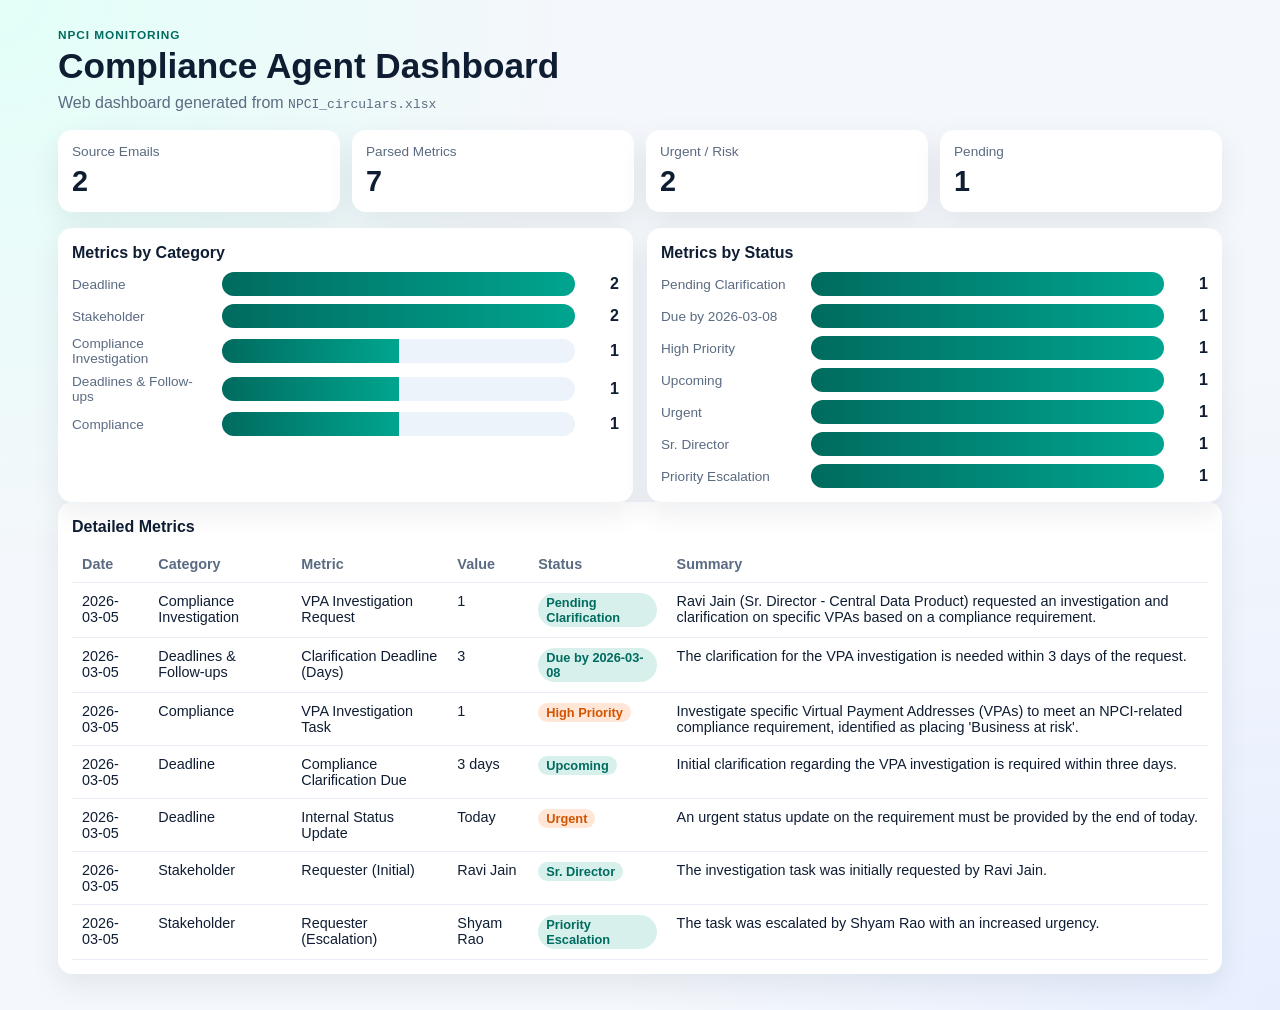
==== index.html @ 1dc26445 "Revert "Upgrade dashboard with compliance intelligence metrics and copilot" This reverts commit b971" ====
<!doctype html>
<html lang="en">
<head>
  <meta charset="UTF-8" />
  <meta name="viewport" content="width=device-width, initial-scale=1.0" />
  <title>Compliance Agent Dashboard</title>
  <link rel="stylesheet" href="./styles.css" />
</head>
<body>
  <main class="page">
    <header class="hero">
      <p class="eyebrow">NPCI Monitoring</p>
      <h1>Compliance Agent Dashboard</h1>
      <p class="sub">Web dashboard generated from <code>NPCI_circulars.xlsx</code></p>
    </header>

    <section class="kpis" id="kpis"></section>

    <section class="grid">
      <article class="panel">
        <h2>Metrics by Category</h2>
        <div id="categoryChart" class="chart"></div>
      </article>
      <article class="panel">
        <h2>Metrics by Status</h2>
        <div id="statusChart" class="chart"></div>
      </article>
    </section>

    <section class="panel">
      <h2>Detailed Metrics</h2>
      <div class="table-wrap">
        <table>
          <thead>
            <tr>
              <th>Date</th>
              <th>Category</th>
              <th>Metric</th>
              <th>Value</th>
              <th>Status</th>
              <th>Summary</th>
            </tr>
          </thead>
          <tbody id="rows"></tbody>
        </table>
      </div>
    </section>
  </main>

  <script src="./data.js"></script>
  <script src="./app.js"></script>
</body>
</html>
---- styles.css ----
:root {
  --bg: #f4f7fb;
  --panel: #ffffff;
  --ink: #0f1d33;
  --muted: #5b6b82;
  --accent: #006b5f;
  --accent-soft: #d8f0ec;
  --warn: #d35400;
  --radius: 14px;
  --shadow: 0 10px 30px rgba(15, 29, 51, 0.08);
}

* { box-sizing: border-box; }

body {
  margin: 0;
  font-family: "Avenir Next", "Segoe UI", sans-serif;
  background:
    radial-gradient(circle at 0% 0%, #e2fff8 0, transparent 35%),
    radial-gradient(circle at 100% 100%, #e7efff 0, transparent 40%),
    var(--bg);
  color: var(--ink);
}

.page {
  max-width: 1200px;
  margin: 0 auto;
  padding: 28px 18px 36px;
}

.hero h1 {
  margin: 4px 0 8px;
  font-size: clamp(1.5rem, 3vw, 2.2rem);
}

.eyebrow {
  margin: 0;
  color: var(--accent);
  font-weight: 700;
  letter-spacing: 0.08em;
  text-transform: uppercase;
  font-size: 0.74rem;
}

.sub { margin: 0; color: var(--muted); }

.kpis {
  margin-top: 18px;
  display: grid;
  grid-template-columns: repeat(auto-fit, minmax(180px, 1fr));
  gap: 12px;
}

.kpi {
  background: var(--panel);
  border-radius: var(--radius);
  padding: 14px;
  box-shadow: var(--shadow);
}

.kpi .label { color: var(--muted); font-size: 0.85rem; }
.kpi .value { font-size: 1.8rem; font-weight: 700; margin-top: 6px; }

.grid {
  margin-top: 16px;
  display: grid;
  grid-template-columns: repeat(auto-fit, minmax(320px, 1fr));
  gap: 14px;
}

.panel {
  background: var(--panel);
  border-radius: var(--radius);
  box-shadow: var(--shadow);
  padding: 14px;
}

.panel h2 {
  margin: 2px 0 10px;
  font-size: 1rem;
}

.chart { display: grid; gap: 8px; }

.bar-row {
  display: grid;
  grid-template-columns: 140px 1fr 34px;
  align-items: center;
  gap: 10px;
}

.bar-label { color: var(--muted); font-size: 0.85rem; }

.bar-track {
  position: relative;
  height: 24px;
  border-radius: 999px;
  background: #edf3fb;
  overflow: hidden;
}

.bar-fill {
  position: absolute;
  inset: 0 auto 0 0;
  background: linear-gradient(90deg, var(--accent), #00a58f);
}

.bar-value { text-align: right; font-weight: 700; }

.table-wrap { overflow: auto; }

table {
  width: 100%;
  border-collapse: collapse;
  min-width: 760px;
}

th, td {
  text-align: left;
  padding: 10px;
  border-bottom: 1px solid #e8edf5;
  vertical-align: top;
  font-size: 0.9rem;
}

th { color: var(--muted); font-weight: 700; }

.badge {
  display: inline-block;
  padding: 2px 8px;
  border-radius: 999px;
  background: var(--accent-soft);
  color: var(--accent);
  font-size: 0.8rem;
  font-weight: 700;
}

.badge.warn {
  background: #ffe6d6;
  color: var(--warn);
}
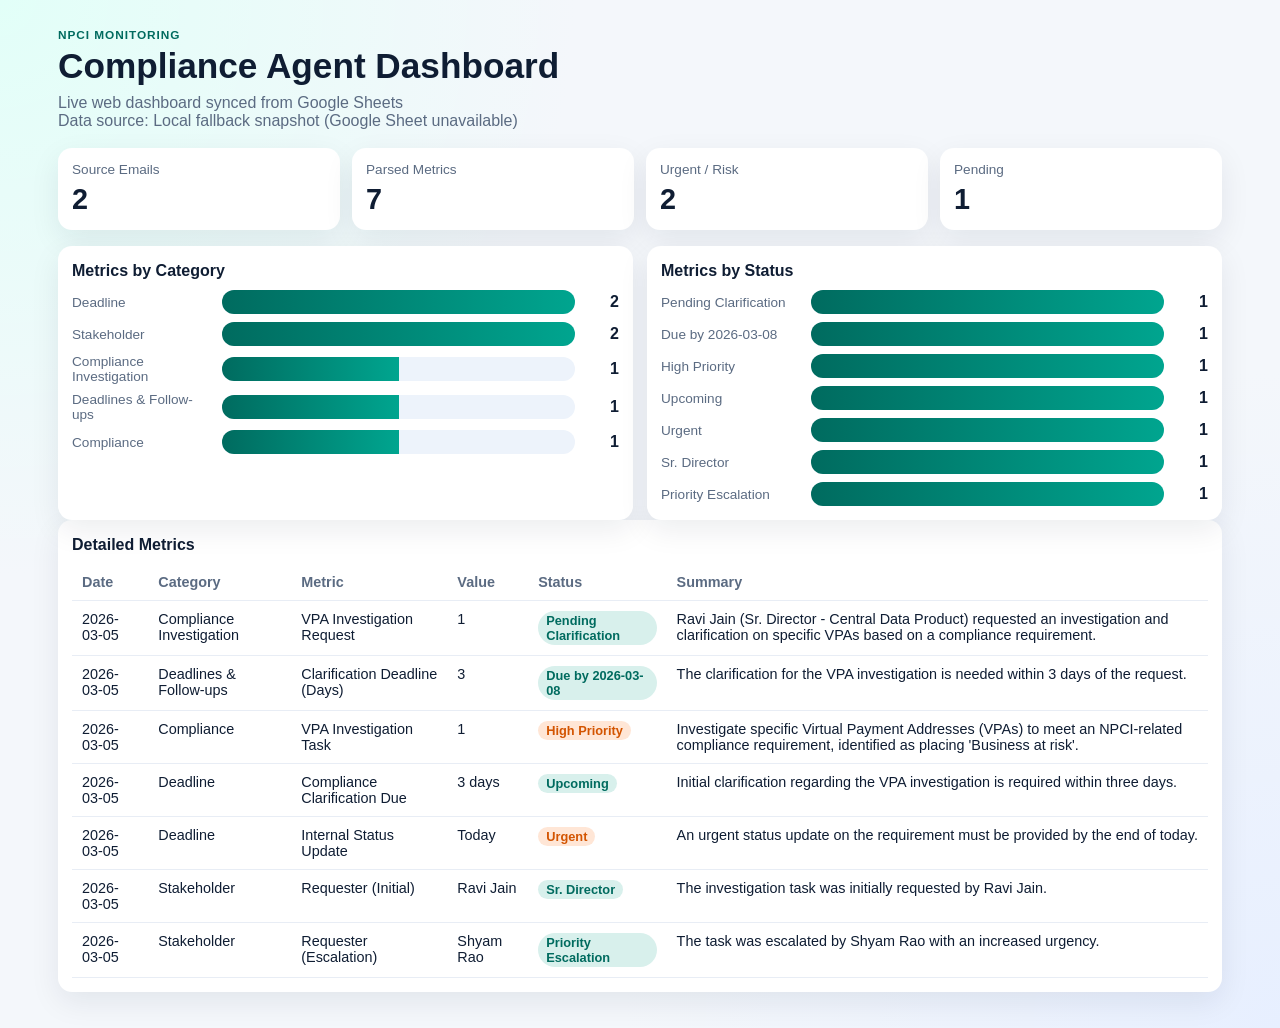
==== commit 3ed49caa: "Switch dashboard source to live Google Sheet with fallback" ====
--- a/index.html
+++ b/index.html
@@ -11,7 +11,8 @@
     <header class="hero">
       <p class="eyebrow">NPCI Monitoring</p>
       <h1>Compliance Agent Dashboard</h1>
-      <p class="sub">Web dashboard generated from <code>NPCI_circulars.xlsx</code></p>
+      <p class="sub">Live web dashboard synced from Google Sheets</p>
+      <p class="sub" id="sourceInfo"></p>
     </header>
 
     <section class="kpis" id="kpis"></section>
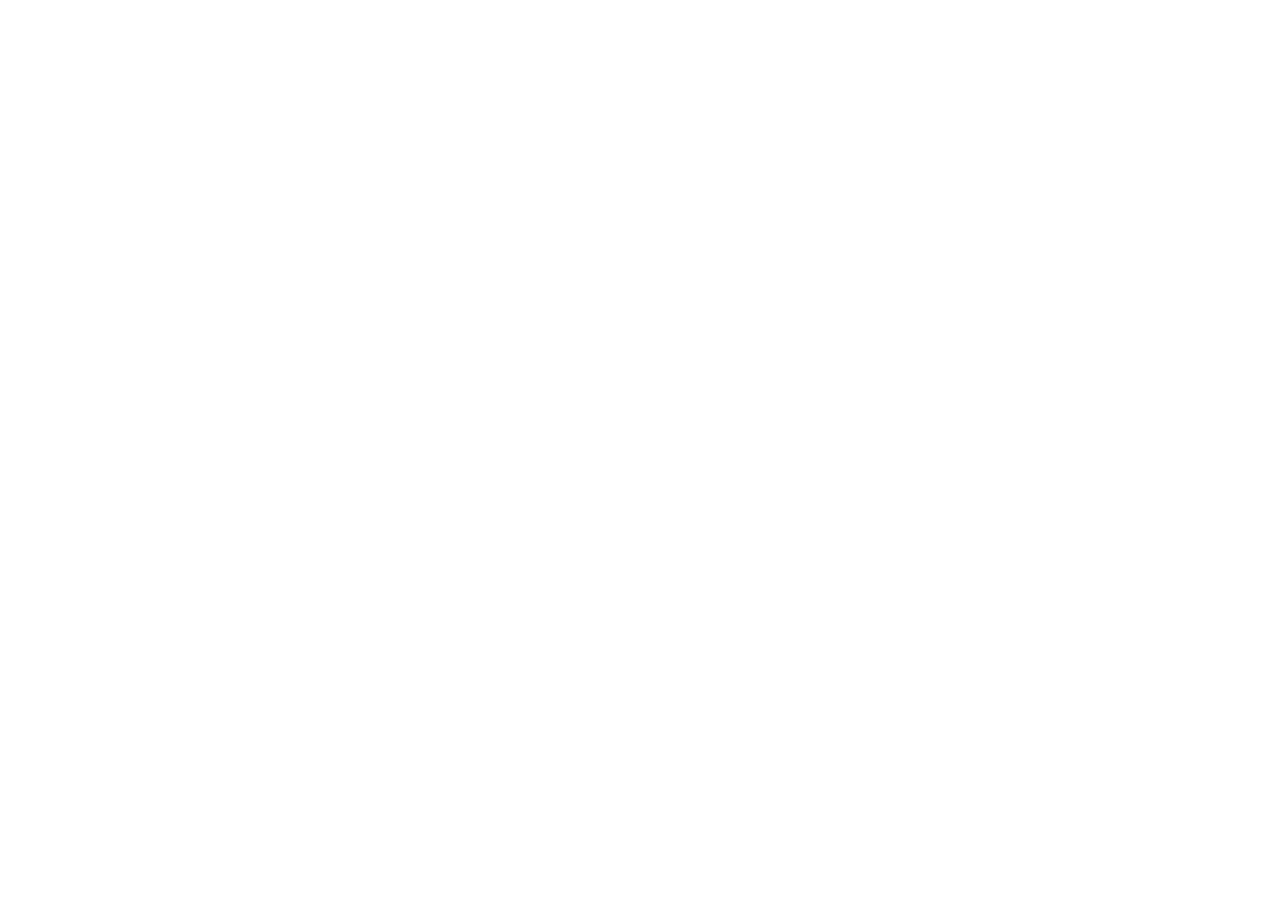
==== commit a60e526b: "Rebuild as React + Tailwind v4 dashboard Replaces vanilla HTML/JS with a Vite + React + Tailwind CSS" ====
--- a/index.html
+++ b/index.html
@@ -1,54 +1,14 @@
 <!doctype html>
 <html lang="en">
-<head>
-  <meta charset="UTF-8" />
-  <meta name="viewport" content="width=device-width, initial-scale=1.0" />
-  <title>Compliance Agent Dashboard</title>
-  <link rel="stylesheet" href="./styles.css" />
-</head>
-<body>
-  <main class="page">
-    <header class="hero">
-      <p class="eyebrow">NPCI Monitoring</p>
-      <h1>Compliance Agent Dashboard</h1>
-      <p class="sub">Live web dashboard synced from Google Sheets</p>
-      <p class="sub" id="sourceInfo"></p>
-    </header>
-
-    <section class="kpis" id="kpis"></section>
-
-    <section class="grid">
-      <article class="panel">
-        <h2>Metrics by Category</h2>
-        <div id="categoryChart" class="chart"></div>
-      </article>
-      <article class="panel">
-        <h2>Metrics by Status</h2>
-        <div id="statusChart" class="chart"></div>
-      </article>
-    </section>
-
-    <section class="panel">
-      <h2>Detailed Metrics</h2>
-      <div class="table-wrap">
-        <table>
-          <thead>
-            <tr>
-              <th>Date</th>
-              <th>Category</th>
-              <th>Metric</th>
-              <th>Value</th>
-              <th>Status</th>
-              <th>Summary</th>
-            </tr>
-          </thead>
-          <tbody id="rows"></tbody>
-        </table>
-      </div>
-    </section>
-  </main>
-
-  <script src="./data.js"></script>
-  <script src="./app.js"></script>
-</body>
+  <head>
+    <meta charset="UTF-8" />
+    <link rel="icon" type="image/svg+xml" href="/compliance_agent/vite.svg" />
+    <meta name="viewport" content="width=device-width, initial-scale=1.0" />
+    <title>npci_dashboard</title>
+    <script type="module" crossorigin src="/compliance_agent/assets/index-BcNjTF0c.js"></script>
+    <link rel="stylesheet" crossorigin href="/compliance_agent/assets/index-DNQSUvVJ.css">
+  </head>
+  <body>
+    <div id="root"></div>
+  </body>
 </html>
